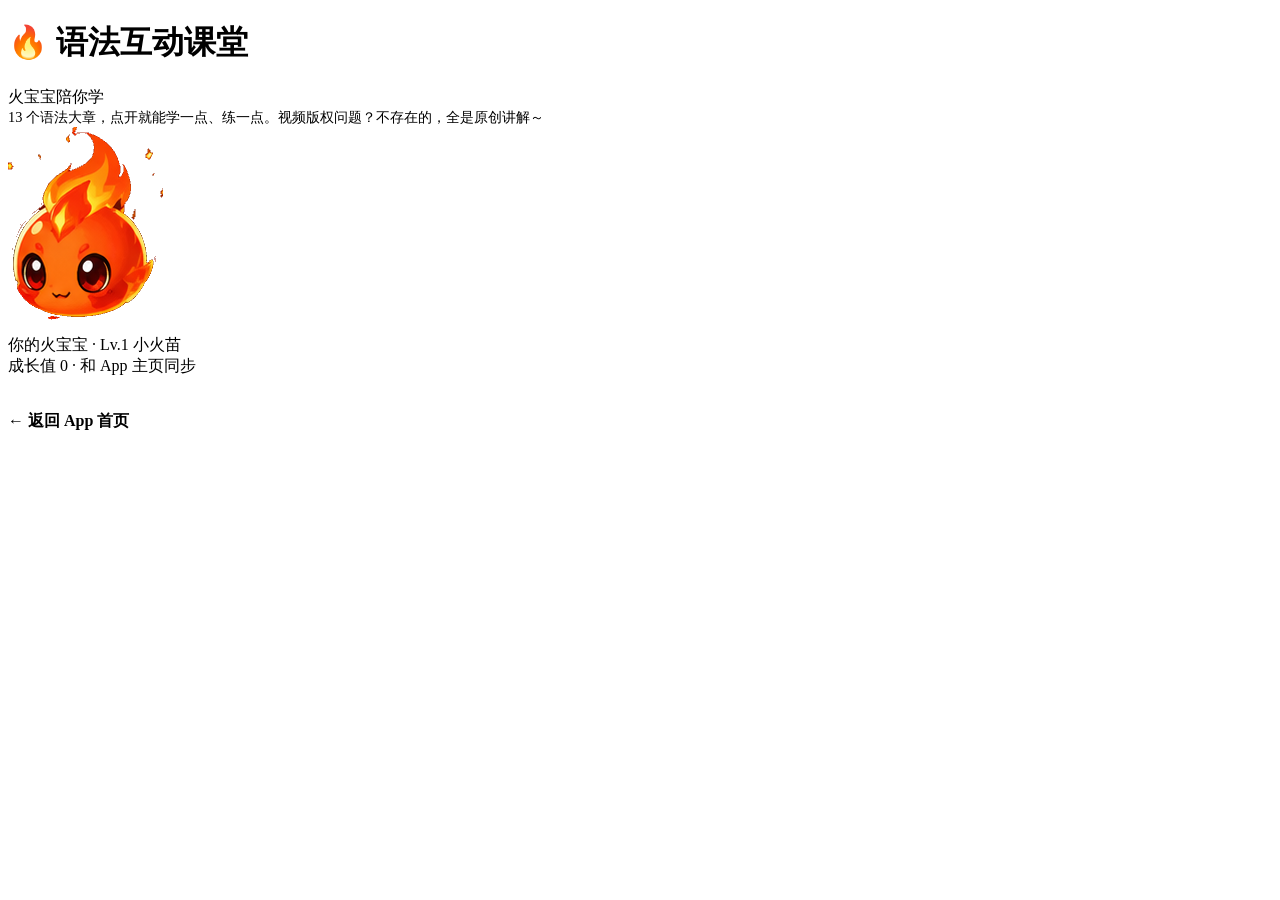
==== grammar/index.html @ cd488092 "deploy: update grammar/index.html (grammar interactive module + sw v52)" ====
<!DOCTYPE html>
<html lang="zh-CN">
<head>
  <meta charset="UTF-8">
  <meta name="viewport" content="width=device-width, initial-scale=1.0">
  <title>语法互动 · 全部章节</title>
  <link rel="stylesheet" href="grammar-common.css">
  <style>
    .gm-grid { display: grid; grid-template-columns: repeat(auto-fill, minmax(220px, 1fr)); gap: 14px; margin-top: 16px; }
    .gm-chap {
      display: block; text-decoration: none; color: var(--text-primary);
      background: var(--bg-card); border: 1px solid var(--border); border-radius: 16px;
      padding: 16px 18px; transition: var(--transition-fast); position: relative;
    }
    .gm-chap:hover { border-color: var(--huo-color); transform: translateY(-3px); box-shadow: 0 10px 26px -12px var(--huo-2); }
    .gm-chap .gm-chap-ic { font-size: 1.6rem; }
    .gm-chap .gm-chap-t { font-weight: 800; font-size: 1rem; margin: 8px 0 4px; }
    .gm-chap .gm-chap-d { font-size: 0.8rem; color: var(--text-muted); }
    .gm-chap .gm-chap-badge {
      position: absolute; top: 14px; right: 14px; font-size: 0.68rem; font-weight: 800;
      padding: 3px 10px; border-radius: 999px; background: rgba(255,255,255,.08); color: var(--text-muted);
    }
    .gm-chap.done .gm-chap-badge { background: linear-gradient(135deg, var(--huo-color), var(--huo-2)); color: #fff; }
    .gm-home-link { display: inline-block; margin-top: 18px; color: var(--huo-color); font-weight: 700; text-decoration: none; }
  </style>
</head>
<body>
  <div class="gm-wrap">
    <div class="gm-topbar">
      <h1>🔥 语法互动课堂</h1>
      <span class="gm-badge">火宝宝陪你学</span>
    </div>
    <p style="color:var(--text-muted); font-size:.9rem; margin:0;">13 个语法大章，点开就能学一点、练一点。视频版权问题？不存在的，全是原创讲解～</p>
    <div class="gm-user-hb" id="gm-user-hb"></div>
    <div class="gm-grid" id="gm-grid"></div>
    <a class="gm-home-link" href="../index.html">← 返回 App 首页</a>
  </div>
  <script src="grammar-data.js"></script>
  <script src="grammar-common.js"></script>
  <script>
    (function () {
      var MODULES = window.GRAMMAR_MODULES || {};
      var KEY = 'grammarModuleProgress';
      function getProgress() { try { return JSON.parse(localStorage.getItem(KEY) || '{}'); } catch (e) { return {}; } }
      var prog = getProgress();
      var grid = document.getElementById('gm-grid');
      var html = '';
      Object.keys(MODULES).forEach(function (id) {
        var m = MODULES[id];
        var done = prog[id] && prog[id].done;
        var sub = done ? ('已通关 · ' + prog[id].correct + '/' + prog[id].total) : (m.desc || (m.sections.length + ' 个小节'));
        html += '<a class="gm-chap' + (done ? ' done' : '') + '" href="grammar.html?id=' + id + '">' +
          '<span class="gm-chap-badge">' + (done ? '✓ 完成' : m.diff) + '</span>' +
          '<div class="gm-chap-ic">' + m.icon + '</div>' +
          '<div class="gm-chap-t">' + m.title + '</div>' +
          '<div class="gm-chap-d">' + ((m.desc || (m.sections.length + ' 个小节')) || '') + '</div>' +
          '<div class="gm-chap-d" style="margin-top:6px;color:var(--huo-color);font-weight:700;">' + (done ? sub : '开始学习 →') + '</div>' +
          '</a>';
      });
      grid.innerHTML = html;

      // 顶部「你的火宝宝」等级条：与 App 主页完全同步（同一成长值）
      var hb = (typeof window.getHuobaoState === 'function')
        ? window.getHuobaoState()
        : { level: 1, name: '小火苗', growth: 0, variant: 'fire' };
      var uhb = document.getElementById('gm-user-hb');
      if (uhb) {
        uhb.innerHTML =
          '<img class="gm-user-hb-img' + (hb.variant === 'ice' ? ' gm-img-ice' : '') + '" src="../assets/qilin/qilin-' + hb.level + '.png" alt="火宝宝">' +
          '<div><div class="gm-user-hb-name">你的火宝宝 · Lv.' + hb.level + ' ' + hb.name + '</div>' +
          '<div class="gm-user-hb-sub">成长值 ' + hb.growth + ' · 和 App 主页同步</div></div>';
      }
    })();
  </script>
</body>
</html>
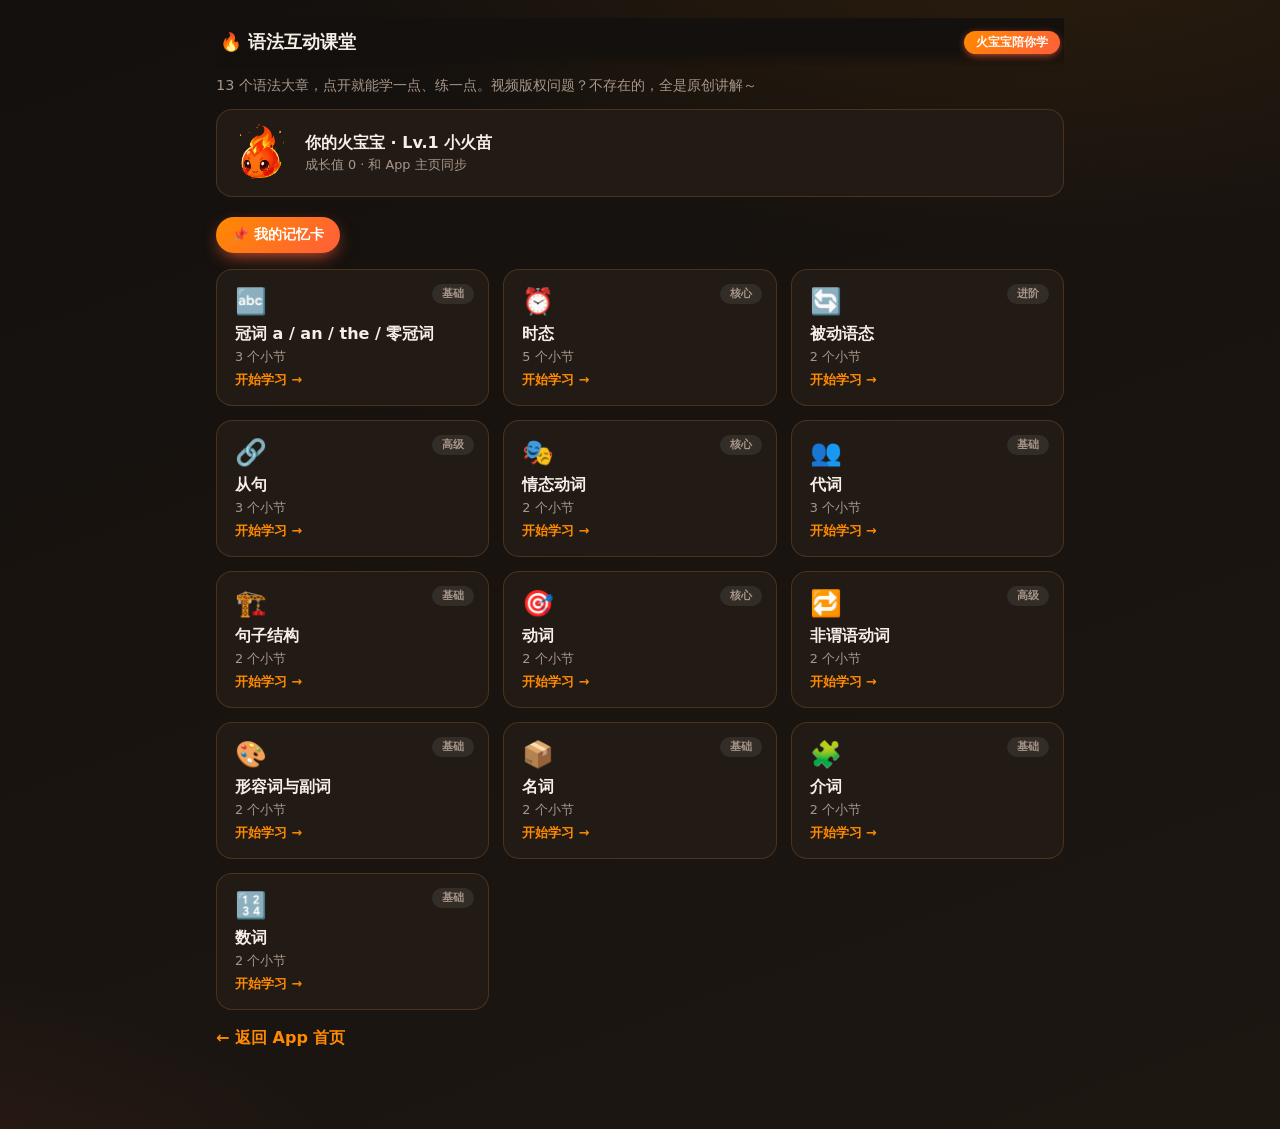
==== commit 7fa2831d: "deploy: update grammar/index.html (grammar: wrongBook+cards+achievement + sw v56)" ====
--- a/grammar/index.html
+++ b/grammar/index.html
@@ -22,6 +22,14 @@
     }
     .gm-chap.done .gm-chap-badge { background: linear-gradient(135deg, var(--huo-color), var(--huo-2)); color: #fff; }
     .gm-home-link { display: inline-block; margin-top: 18px; color: var(--huo-color); font-weight: 700; text-decoration: none; }
+    .gm-cards-link {
+      display: inline-flex; align-items: center; gap: 6px; margin-top: 14px;
+      padding: 9px 16px; border-radius: 999px; font-size: 0.85rem; font-weight: 800;
+      color: #fff; text-decoration: none;
+      background: linear-gradient(135deg, var(--huo-color), var(--huo-2));
+      box-shadow: 0 6px 18px -6px var(--huo-2); transition: var(--transition-fast);
+    }
+    .gm-cards-link:hover { transform: translateY(-2px); }
   </style>
 </head>
 <body>
@@ -32,6 +40,7 @@
     </div>
     <p style="color:var(--text-muted); font-size:.9rem; margin:0;">13 个语法大章，点开就能学一点、练一点。视频版权问题？不存在的，全是原创讲解～</p>
     <div class="gm-user-hb" id="gm-user-hb"></div>
+    <a class="gm-cards-link" id="gm-cards-link" href="cards.html">📌 我的记忆卡</a>
     <div class="gm-grid" id="gm-grid"></div>
     <a class="gm-home-link" href="../index.html">← 返回 App 首页</a>
   </div>
@@ -70,6 +79,12 @@
           '<div><div class="gm-user-hb-name">你的火宝宝 · Lv.' + hb.level + ' ' + hb.name + '</div>' +
           '<div class="gm-user-hb-sub">成长值 ' + hb.growth + ' · 和 App 主页同步</div></div>';
       }
+
+      // 记忆卡入口计数
+      var cardsCount = 0;
+      try { cardsCount = (JSON.parse(localStorage.getItem('gm2_cards') || '[]')).length; } catch (e) {}
+      var cl = document.getElementById('gm-cards-link');
+      if (cl) cl.textContent = '📌 我的记忆卡' + (cardsCount ? ' (' + cardsCount + ')' : '');
     })();
   </script>
 </body>
--- a/grammar/grammar-common.css
+++ b/grammar/grammar-common.css
@@ -0,0 +1,279 @@
+/* ===== 语法互动模块 · 共享样式 =====
+   风格严格对齐 App 主页火宝宝卡片（深色暖橙 + 光晕 + 浮动），小火人复用 assets/qilin/qilin-N.png */
+
+:root {
+  --huo-color: #ff8a00;
+  --huo-2: #ff5e3a;
+  --bg: #14100d;
+  --bg-2: #1d1712;
+  --bg-card: #221b15;
+  --text-primary: #f6efe7;
+  --text-secondary: #d9cabd;
+  --text-muted: #a8978a;
+  --border: rgba(255, 154, 60, 0.18);
+  --shadow-sm: 0 6px 22px -10px rgba(0, 0, 0, 0.6);
+  --ok: #34d399;
+  --bad: #fb7185;
+  --font-main: "PingFang SC", "Microsoft YaHei", "Segoe UI", system-ui, sans-serif;
+  --transition-fast: 0.18s ease;
+}
+
+* { box-sizing: border-box; }
+
+body {
+  margin: 0;
+  font-family: var(--font-main);
+  color: var(--text-primary);
+  background:
+    radial-gradient(1200px 600px at 80% -10%, rgba(255, 138, 0, 0.10), transparent 60%),
+    radial-gradient(900px 500px at -10% 110%, rgba(255, 94, 58, 0.10), transparent 55%),
+    linear-gradient(160deg, var(--bg), var(--bg-2));
+  min-height: 100vh;
+  -webkit-font-smoothing: antialiased;
+}
+
+.gm-wrap { max-width: 880px; margin: 0 auto; padding: 18px 16px 80px; }
+
+/* 顶栏 */
+.gm-topbar {
+  display: flex; align-items: center; gap: 12px;
+  position: sticky; top: 0; z-index: 20;
+  padding: 12px 4px; margin-bottom: 10px;
+  background: linear-gradient(180deg, var(--bg) 70%, transparent);
+  backdrop-filter: blur(6px);
+}
+.gm-back {
+  border: 1px solid var(--border); background: var(--bg-card); color: var(--text-secondary);
+  border-radius: 999px; padding: 8px 14px; font-size: 0.85rem; font-weight: 700; cursor: pointer;
+  text-decoration: none; transition: var(--transition-fast);
+}
+.gm-back:hover { color: var(--huo-color); border-color: var(--huo-color); }
+.gm-topbar h1 { font-size: 1.1rem; margin: 0; font-weight: 800; }
+.gm-topbar .gm-badge {
+  margin-left: auto; font-size: 0.72rem; font-weight: 800; color: #fff;
+  background: linear-gradient(135deg, var(--huo-color), var(--huo-2));
+  padding: 4px 12px; border-radius: 999px; box-shadow: 0 2px 8px -2px var(--huo-2);
+}
+
+/* 进度条 */
+.gm-progress { height: 6px; background: rgba(255, 255, 255, 0.08); border-radius: 999px; overflow: hidden; margin: 4px 0 22px; }
+.gm-progress-fill { height: 100%; width: 0; border-radius: 999px; background: linear-gradient(90deg, var(--huo-color), var(--huo-2)); transition: width .4s ease; }
+
+/* 火宝宝卡片（对齐主页 .huobao-card） */
+.gm-mascot-card {
+  display: flex; gap: 22px; align-items: center;
+  padding: 20px 24px;
+  background: linear-gradient(135deg, rgba(255, 154, 60, 0.08), rgba(255, 94, 58, 0.03));
+  border: 1px solid var(--border);
+  border-radius: 18px;
+  box-shadow: var(--shadow-sm);
+  position: relative; margin-bottom: 26px;
+}
+.gm-flame-wrap { position: relative; width: 150px; height: 165px; flex-shrink: 0; display: flex; align-items: center; justify-content: center; }
+.gm-mascot {
+  cursor: pointer; user-select: none; -webkit-tap-highlight-color: transparent;
+  animation: gmFloat 3s ease-in-out infinite; transition: transform .35s ease;
+}
+@keyframes gmFloat { 0%, 100% { transform: translateY(0); } 50% { transform: translateY(-6px); } }
+.gm-img { max-width: 100%; max-height: 100%; width: auto; height: auto; object-fit: contain; filter: drop-shadow(0 0 16px var(--huo-color)); pointer-events: none; }
+.gm-img-ice {
+  filter: drop-shadow(0 0 14px #38bdf8) sepia(1) hue-rotate(175deg) saturate(2.8) brightness(1.08) contrast(1.03);
+  animation: gmShimmer 2.4s ease-in-out infinite;
+}
+@keyframes gmShimmer { 0%, 100% { transform: scale(1); } 50% { transform: scale(1.035); } }
+.gm-user-hb { display: flex; align-items: center; gap: 14px; margin: 14px 0 6px; padding: 14px 16px;
+  background: var(--bg-card); border: 1px solid var(--border); border-radius: 16px; }
+.gm-user-hb-img { width: 58px; height: 58px; object-fit: contain; }
+.gm-user-hb-name { font-weight: 800; font-size: 1rem; }
+.gm-user-hb-sub { font-size: .8rem; color: var(--text-muted); margin-top: 3px; }
+.gm-level-tag {
+  position: absolute; bottom: -2px; left: 50%; transform: translateX(-50%);
+  background: var(--huo-color); color: #fff; font-size: 0.7rem; font-weight: 800;
+  padding: 2px 10px; border-radius: 999px; white-space: nowrap; box-shadow: 0 2px 8px rgba(0,0,0,.22);
+}
+.gm-mascot.wave .gm-img { animation: gmWiggle .42s ease 3; }
+@keyframes gmWiggle { 0%,100% { transform: rotate(0) translateX(0); } 25% { transform: rotate(-9deg) translateX(-3px); } 75% { transform: rotate(9deg) translateX(3px); } }
+
+.gm-mascot-right { flex: 1; min-width: 0; }
+.gm-mascot-title { font-size: 1.1rem; font-weight: 800; margin-bottom: 6px; }
+.gm-mascot-title .gm-emoji { margin-right: 6px; }
+.gm-speech {
+  position: relative; background: #fff; color: var(--huo-2); font-weight: 800; font-size: 0.86rem;
+  padding: 10px 14px; border-radius: 14px; line-height: 1.5; margin-top: 6px;
+  box-shadow: 0 6px 18px -8px rgba(255, 94, 58, .6);
+}
+.gm-speech::after {
+  content: ''; position: absolute; left: 26px; bottom: -8px;
+  border: 8px solid transparent; border-top-color: #fff; border-bottom: 0;
+}
+.gm-poke-tip { font-size: 0.72rem; color: var(--text-muted); margin-top: 10px; }
+
+/* 小节卡片（旧版展示用，预留） */
+.gm-section { background: var(--bg-card); border: 1px solid var(--border); border-radius: 16px; padding: 18px 20px; margin-bottom: 18px; }
+.gm-section-title { font-size: 1.02rem; font-weight: 800; color: var(--huo-color); margin: 0 0 12px; }
+.gm-content { white-space: pre-line; line-height: 1.85; color: var(--text-secondary); font-size: 0.94rem; }
+.gm-examples { margin-top: 14px; display: flex; flex-direction: column; gap: 8px; }
+.gm-ex {
+  display: flex; gap: 10px; align-items: baseline; padding: 10px 12px; border-radius: 12px;
+  background: rgba(255, 255, 255, 0.04); border: 1px solid var(--border);
+}
+.gm-ex-en { font-weight: 800; color: var(--text-primary); flex-shrink: 0; }
+.gm-ex-cn { color: var(--text-muted); font-size: 0.88rem; }
+
+/* 测验（旧版展示用，预留） */
+.gm-quiz { margin-top: 16px; border-top: 1px dashed var(--border); padding-top: 14px; }
+.gm-quiz-h { font-size: 0.82rem; font-weight: 800; color: var(--text-muted); margin-bottom: 10px; letter-spacing: .04em; }
+.gm-q { margin-bottom: 16px; }
+.gm-q-text { font-weight: 700; margin-bottom: 10px; line-height: 1.6; }
+.gm-opts { display: grid; gap: 9px; }
+.gm-opt {
+  text-align: left; cursor: pointer; border: 1px solid var(--border); background: var(--bg-2);
+  color: var(--text-secondary); border-radius: 12px; padding: 11px 14px; font-size: 0.92rem;
+  font-family: var(--font-main); font-weight: 600; transition: var(--transition-fast);
+}
+.gm-opt:hover { border-color: var(--huo-color); color: var(--text-primary); }
+.gm-opt.correct { background: rgba(52, 211, 153, 0.16); border-color: var(--ok); color: #d1fae5; }
+.gm-opt.wrong { background: rgba(251, 113, 133, 0.16); border-color: var(--bad); color: #ffe4e6; }
+.gm-opt:disabled { cursor: default; }
+.gm-explain { margin-top: 8px; font-size: 0.84rem; color: var(--text-muted); line-height: 1.6; display: none; }
+.gm-explain.show { display: block; }
+.gm-explain b { color: var(--huo-color); }
+
+/* 完成面板（旧版展示用，预留） */
+.gm-done {
+  text-align: center; padding: 30px 20px; border-radius: 18px; margin-top: 10px;
+  background: linear-gradient(135deg, rgba(255,154,60,.12), rgba(255,94,58,.05));
+  border: 1px solid var(--border); display: none;
+}
+.gm-done.show { display: block; animation: gmPop .4s ease; }
+@keyframes gmPop { 0% { transform: scale(.92); opacity: 0; } 100% { transform: scale(1); opacity: 1; } }
+.gm-done-emoji { font-size: 3rem; filter: drop-shadow(0 0 14px var(--huo-color)); }
+.gm-done-title { font-size: 1.2rem; font-weight: 800; margin: 10px 0 6px; }
+.gm-done-sub { color: var(--text-muted); font-size: 0.9rem; }
+.gm-done-btn {
+  margin-top: 16px; border: none; cursor: pointer; padding: 10px 24px; border-radius: 999px;
+  background: linear-gradient(135deg, var(--huo-color), var(--huo-2)); color: #fff; font-weight: 800;
+  font-size: 0.95rem; font-family: var(--font-main); box-shadow: 0 4px 14px rgba(255, 94, 58, .4);
+}
+.gm-done-btn:hover { transform: translateY(-2px); }
+
+#gm-confetti { position: fixed; inset: 0; pointer-events: none; z-index: 9999; }
+
+@media (max-width: 560px) {
+  .gm-mascot-card { flex-direction: column; text-align: center; gap: 14px; }
+  .gm-speech::after { left: 50%; transform: translateX(-50%); }
+}
+
+/* ============================================================
+   语法互动 2.0 · 5 步学习环样式（深色暖橙，对齐主页火宝宝）
+   ============================================================ */
+.gm2-bar {
+  display: flex; align-items: center; gap: 12px;
+  padding: 14px 18px; position: sticky; top: 0; z-index: 5;
+  background: rgba(20, 16, 13, .82); backdrop-filter: blur(8px);
+  border-bottom: 1px solid var(--border);
+}
+.gm2-back { color: var(--huo-2); text-decoration: none; font-weight: 700; font-size: .9rem; }
+.gm2-back:hover { color: var(--huo-color); }
+.gm2-ch { flex: 1; text-align: center; font-weight: 800; font-size: 1.05rem; color: var(--text-primary); }
+.gm2-mascot { position: relative; cursor: pointer; text-align: center; }
+.gm2-mascot img { width: 54px; height: 54px; object-fit: contain; filter: drop-shadow(0 0 10px rgba(255, 94, 58, .55)); animation: gm2float 3s ease-in-out infinite; }
+.gm2-mascot.gm2-ice img { filter: drop-shadow(0 0 10px rgba(70, 160, 255, .6)) hue-rotate(150deg) saturate(1.2); }
+.gm2-mascot.bounce img { animation: gm2bounce .6s ease; }
+@keyframes gm2float { 0%,100% { transform: translateY(0); } 50% { transform: translateY(-6px); } }
+@keyframes gm2bounce { 0% { transform: scale(1); } 30% { transform: scale(1.25) rotate(-8deg); } 60% { transform: scale(.92) rotate(6deg); } 100% { transform: scale(1); } }
+.gm2-lv { display: block; font-size: .62rem; color: var(--huo-color); font-weight: 700; margin-top: 2px; }
+
+.gm2-stepbar { display: flex; align-items: center; justify-content: center; gap: 4px; padding: 16px 12px 4px; flex-wrap: wrap; }
+.gm2-step { display: flex; align-items: center; gap: 5px; font-size: .72rem; color: var(--text-muted); font-weight: 600; }
+.gm2-dot { width: 20px; height: 20px; border-radius: 50%; background: rgba(255,255,255,.08); color: var(--text-muted); display: grid; place-items: center; font-size: .7rem; font-weight: 800; }
+.gm2-step.cur .gm2-dot { background: linear-gradient(135deg, var(--huo-color), var(--huo-2)); color: #fff; box-shadow: 0 0 0 4px rgba(255, 94, 58, .18); }
+.gm2-step.cur { color: var(--huo-color); }
+.gm2-step.done .gm2-dot { background: var(--ok); color: #06281f; }
+.gm2-step.done { color: var(--ok); }
+.gm2-line { width: 18px; height: 2px; background: rgba(255,255,255,.1); border-radius: 2px; }
+.gm2-line.on { background: var(--ok); }
+.gm2-progress { height: 5px; background: rgba(255,255,255,.08); border-radius: 99px; margin: 6px 18px 0; overflow: hidden; }
+.gm2-progress i { display: block; height: 100%; background: linear-gradient(90deg, var(--huo-color), var(--huo-2)); transition: width .35s ease; }
+
+.gm2-body { max-width: 720px; margin: 14px auto 60px; padding: 0 16px; }
+.gm2-card {
+  background: var(--bg-card);
+  border: 1px solid var(--border); border-radius: 18px;
+  padding: 22px 20px; box-shadow: 0 10px 30px rgba(0, 0, 0, .35);
+}
+.gm2-kicker { font-size: .72rem; font-weight: 800; letter-spacing: .06em; color: var(--huo-2); text-transform: uppercase; margin-bottom: 10px; }
+.gm2-card h2 { margin: 4px 0 12px; font-size: 1.4rem; color: var(--text-primary); }
+.gm2-concept { line-height: 1.8; font-size: 1rem; color: var(--text-secondary); }
+.gm2-mnem { margin-top: 14px; background: rgba(255, 255, 255, .04); border: 1px dashed var(--huo-color); border-radius: 12px; padding: 12px 14px; }
+.gm2-tag { font-weight: 800; color: var(--huo-2); margin-right: 8px; }
+.gm2-pin { float: right; border: 1px solid var(--huo-color); background: transparent; color: var(--huo-2); border-radius: 99px; padding: 4px 12px; font-size: .72rem; font-weight: 700; cursor: pointer; }
+.gm2-pin:disabled { opacity: .6; cursor: default; }
+.gm2-mnem-txt { margin-top: 8px; font-size: 1.05rem; font-weight: 700; color: var(--huo-color); }
+.gm2-analogy { margin-top: 12px; padding: 10px 12px; background: rgba(6, 214, 160, .1); border-left: 3px solid var(--ok); border-radius: 8px; font-size: .95rem; color: var(--text-secondary); }
+
+.gm2-next, .gm2-check {
+  margin-top: 18px; border: none; cursor: pointer;
+  background: linear-gradient(135deg, var(--huo-color), var(--huo-2)); color: #fff;
+  font-weight: 800; font-size: .95rem; padding: 12px 22px; border-radius: 99px;
+  box-shadow: 0 8px 20px rgba(255, 94, 58, .35); transition: transform .15s ease;
+}
+.gm2-next:hover, .gm2-check:hover { transform: translateY(-2px); }
+.gm2-next[disabled] { opacity: .45; cursor: not-allowed; box-shadow: none; }
+.gm2-actions { display: flex; gap: 12px; align-items: center; flex-wrap: wrap; }
+
+.gm2-worked { background: rgba(255, 255, 255, .04); border-radius: 12px; padding: 14px; margin-top: 12px; border: 1px solid var(--border); }
+.gm2-sent { font-size: 1.15rem; font-weight: 700; color: var(--text-primary); }
+.gm2-sent u { color: var(--huo-2); text-decoration: underline dotted; }
+.gm2-spk { border: 1px solid var(--huo-color); background: transparent; color: var(--huo-2); border-radius: 99px; padding: 3px 10px; font-size: .75rem; cursor: pointer; margin-left: 6px; }
+.gm2-reveal { margin-top: 8px; border: none; background: rgba(255, 154, 60, .12); color: var(--huo-2); font-weight: 700; border-radius: 8px; padding: 6px 12px; cursor: pointer; font-size: .85rem; }
+.gm2-steps { margin: 10px 0 0; padding-left: 22px; line-height: 1.9; color: var(--text-secondary); }
+.gm2-steps li { margin: 2px 0; }
+.gm2-diagram { margin-top: 8px; font-size: .85rem; color: var(--huo-color); background: rgba(255, 154, 60, .1); border-radius: 8px; padding: 6px 10px; display: inline-block; }
+
+.gm2-guide-tip { font-size: .85rem; color: var(--text-muted); margin: 0 0 10px; }
+.gm2-guided-text { font-size: 1.25rem; font-weight: 700; line-height: 2; color: var(--text-primary); }
+.gm2-blank { display: inline-block; min-width: 64px; text-align: center; border-bottom: 2px solid var(--huo-color); color: var(--huo-2); cursor: pointer; border-radius: 4px 4px 0 0; padding: 0 6px; }
+.gm2-blank.sel { background: rgba(255, 154, 60, .2); }
+.gm2-bank-row { display: flex; gap: 10px; margin-top: 14px; flex-wrap: wrap; }
+.gm2-bank { border: 1px solid var(--huo-color); background: transparent; color: var(--huo-2); font-weight: 800; border-radius: 10px; padding: 8px 16px; cursor: pointer; font-size: 1rem; }
+.gm2-bank:hover { background: rgba(255, 154, 60, .12); }
+.gm2-hint { margin-top: 12px; background: rgba(255, 154, 60, .1); border: 1px solid var(--huo-color); border-radius: 10px; padding: 10px 12px; font-size: .9rem; color: var(--huo-color); }
+.gm2-fb { margin-top: 12px; font-size: .95rem; font-weight: 700; line-height: 1.6; }
+.gm2-fb.ok { color: var(--ok); }
+.gm2-fb.bad { color: var(--bad); }
+.gm2-exp { display: block; font-weight: 500; color: var(--text-muted); font-size: .88rem; margin-top: 4px; }
+
+.gm2-q { background: rgba(255, 255, 255, .04); border: 1px solid var(--border); border-radius: 12px; padding: 14px; margin-top: 12px; }
+.gm2-q.solved { border-color: var(--ok); background: rgba(6, 214, 160, .06); }
+.gm2-qno { font-size: .72rem; font-weight: 800; color: var(--huo-2); }
+.gm2-qnote { font-size: .82rem; color: var(--huo-color); margin: 2px 0; }
+.gm2-qtext { font-size: 1.1rem; font-weight: 700; margin: 6px 0 10px; color: var(--text-primary); }
+.gm2-opts { display: flex; gap: 10px; flex-wrap: wrap; }
+.gm2-opt { border: 1px solid var(--huo-color); background: transparent; color: var(--text-primary); border-radius: 10px; padding: 8px 18px; cursor: pointer; font-weight: 700; }
+.gm2-opt.pick { background: linear-gradient(135deg, var(--huo-color), var(--huo-2)); color: #fff; border-color: transparent; }
+.gm2-inrow { display: flex; gap: 10px; align-items: center; flex-wrap: wrap; }
+.gm2-input { flex: 1; min-width: 200px; border: 1px solid var(--huo-color); border-radius: 10px; padding: 9px 12px; font-size: 1rem; font-family: inherit; background: var(--bg-2); color: var(--text-primary); }
+.gm2-minibank { display: flex; gap: 6px; }
+.gm2-mini { border: 1px solid var(--huo-color); background: transparent; color: var(--huo-2); border-radius: 8px; padding: 6px 10px; cursor: pointer; font-weight: 700; }
+.gm2-streak { margin-top: 12px; background: rgba(6, 214, 160, .1); border-radius: 10px; padding: 10px 12px; font-size: .9rem; color: var(--ok); }
+.gm2-streak.soft { background: rgba(255, 154, 60, .12); color: var(--huo-color); }
+
+.gm2-match { display: flex; gap: 16px; }
+.gm2-col { flex: 1; }
+.gm2-col-h { font-size: .75rem; font-weight: 800; color: var(--huo-color); margin-bottom: 6px; }
+.gm2-rule, .gm2-ex { display: block; width: 100%; text-align: left; border: 1px solid var(--huo-color); background: transparent; color: var(--text-primary); border-radius: 10px; padding: 10px 12px; margin-bottom: 8px; cursor: pointer; font-weight: 600; font-size: .9rem; }
+.gm2-rule.sel, .gm2-ex.sel2 { background: rgba(255, 154, 60, .14); border-color: var(--huo-2); }
+.gm2-rule.paired, .gm2-ex.paired { opacity: .5; }
+.gm2-ex.right, .gm2-rule.right { border-color: var(--ok); background: rgba(6, 214, 160, .14); }
+.gm2-ex.wrong, .gm2-rule.wrong { border-color: var(--bad); background: rgba(251, 113, 133, .14); }
+
+.gm2-recap { background: rgba(255, 255, 255, .04); border: 1px solid var(--border); border-radius: 12px; padding: 16px; font-size: 1.1rem; line-height: 1.7; color: var(--text-primary); }
+.gm2-recap b { color: var(--huo-color); }
+.gm2-review { margin-top: 18px; border-top: 2px dashed var(--border); padding-top: 14px; }
+.gm2-rv-h { font-weight: 800; color: var(--huo-2); margin-bottom: 8px; }
+
+.gm2-done { text-align: center; }
+.gm2-done h2 { font-size: 1.6rem; }
+.gm2-done-grow { font-size: 1.1rem; font-weight: 800; color: var(--ok); }
+.gm2-confetti { position: fixed; inset: 0; width: 100%; height: 100%; pointer-events: none; z-index: 50; }
